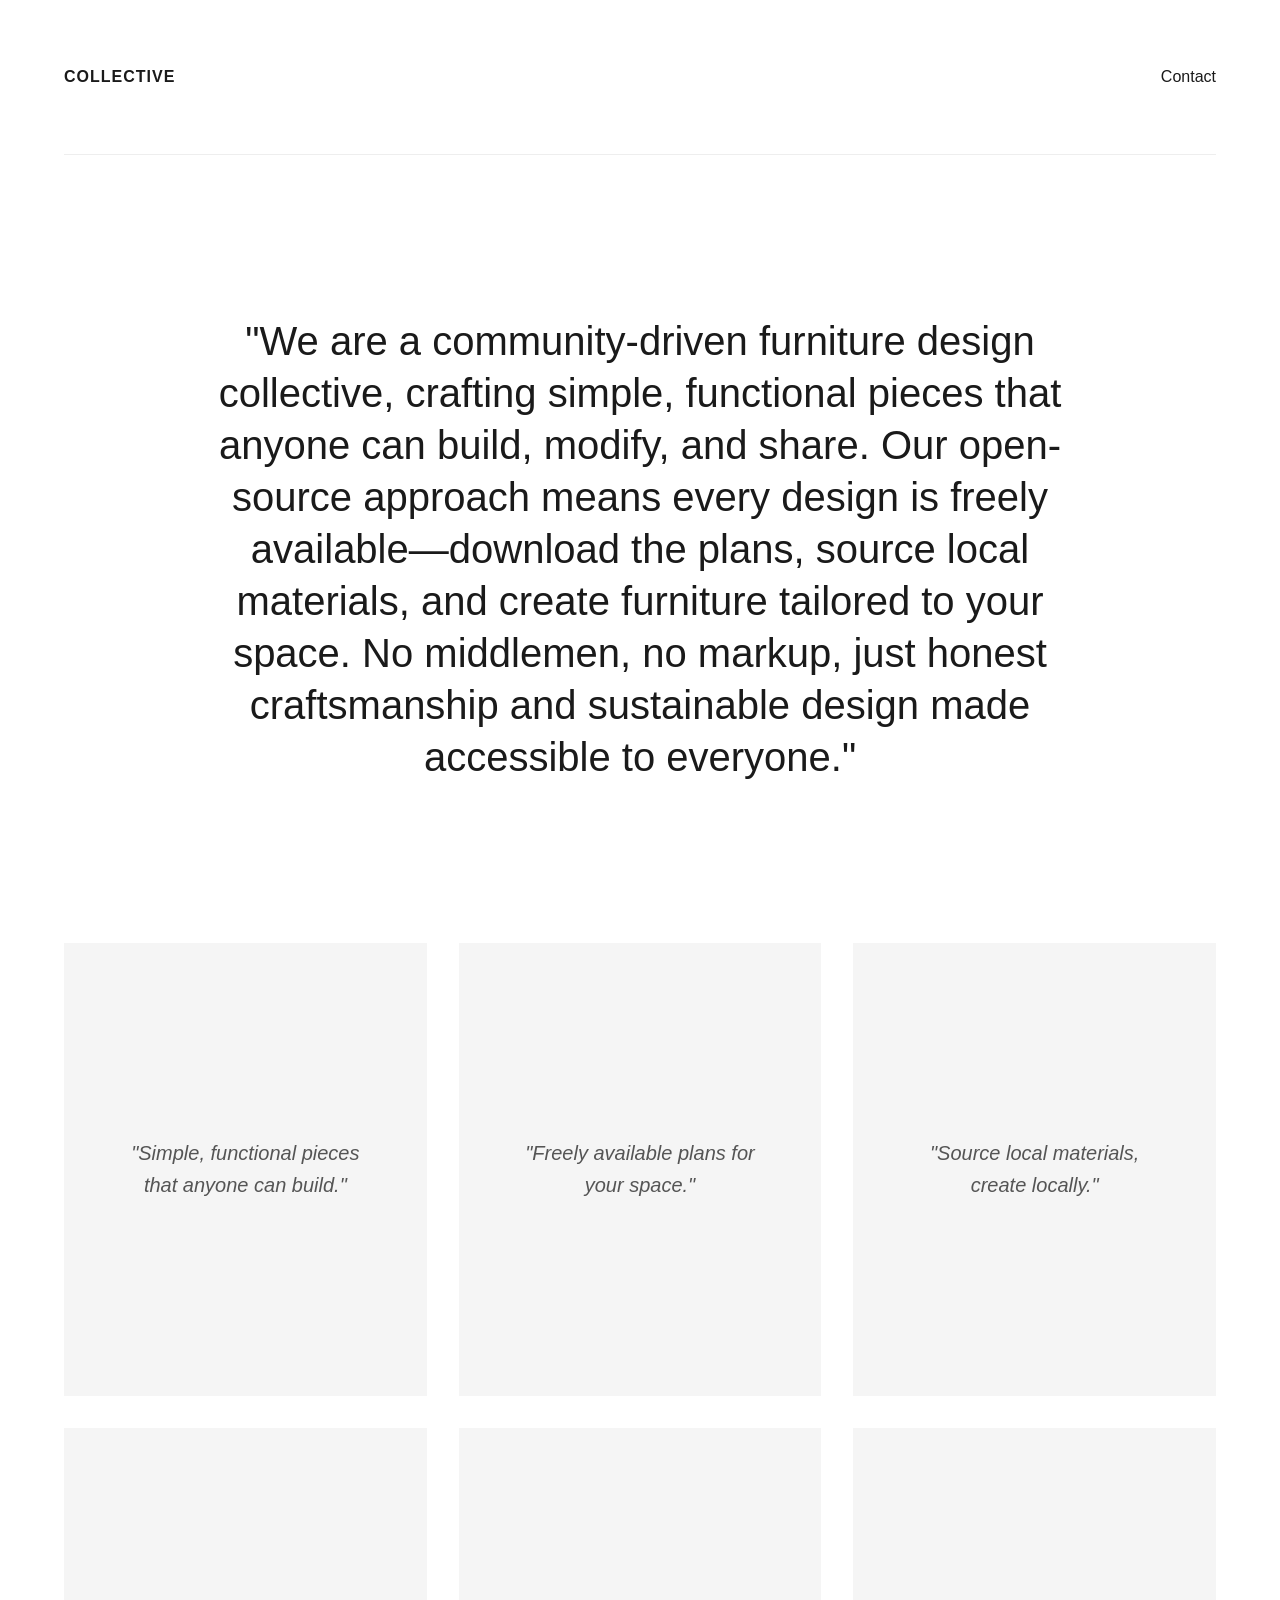
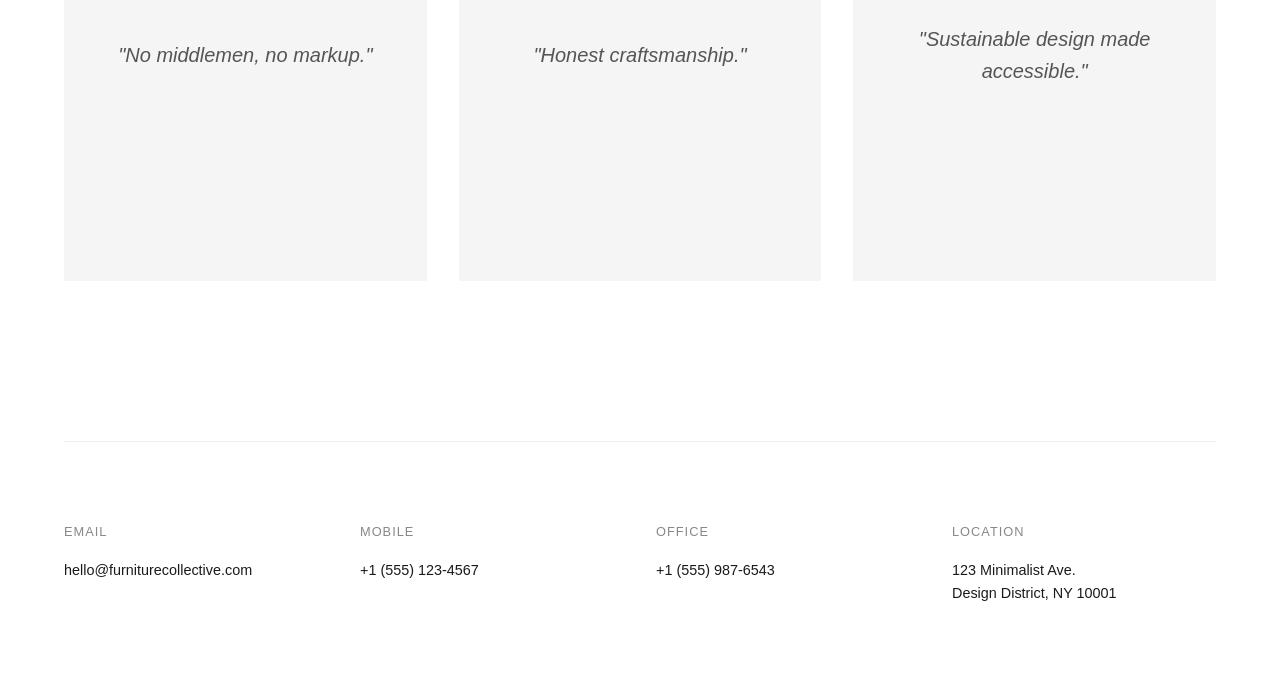
==== index.html @ 02900fa7 "Update index.html" ====
<!DOCTYPE html>
<html lang="en">
<head>
    <meta charset="UTF-8">
    <meta name="viewport" content="width=device-width, initial-scale=1.0">
    <title>Open Source Furniture Collective</title>
<head>
    <meta charset="UTF-8">
    <meta name="viewport" content="width=device-width, initial-scale=1.0">
    <title>Open Source Furniture Collective</title>
    <link rel="stylesheet" href="style.css">
</head>
</head>
<body>

    <div class="container">
        <header>
            <div class="brand">Collective</div>
            <nav>
                <a href="#contact">Contact</a>
            </nav>
        </header>

        <main>
            <section class="hero">
                <h1>
                    "We are a community-driven furniture design collective, crafting simple, functional pieces that anyone can build, modify, and share. Our open-source approach means every design is freely available—download the plans, source local materials, and create furniture tailored to your space. No middlemen, no markup, just honest craftsmanship and sustainable design made accessible to everyone."
                </h1>
            </section>

            <section class="grid">
                <div class="gray-box">
                    <p class="quote">"Simple, functional pieces that anyone can build."</p>
                </div>
                <div class="gray-box">
                    <p class="quote">"Freely available plans for your space."</p>
                </div>
                <div class="gray-box">
                    <p class="quote">"Source local materials, create locally."</p>
                </div>
                <div class="gray-box">
                    <p class="quote">"No middlemen, no markup."</p>
                </div>
                <div class="gray-box">
                    <p class="quote">"Honest craftsmanship."</p>
                </div>
                <div class="gray-box">
                    <p class="quote">"Sustainable design made accessible."</p>
                </div>
            </section>
        </main>

        <footer id="contact">
            <div class="footer-block">
                <h3>Email</h3>
                <p><a href="mailto:hello@furniturecollective.com">hello@furniturecollective.com</a></p>
            </div>
            <div class="footer-block">
                <h3>Mobile</h3>
                <p><a href="tel:+15551234567">+1 (555) 123-4567</a></p>
            </div>
            <div class="footer-block">
                <h3>Office</h3>
                <p><a href="tel:+15559876543">+1 (555) 987-6543</a></p>
            </div>
            <div class="footer-block">
                <h3>Location</h3>
                <p>123 Minimalist Ave.<br>Design District, NY 10001</p>
            </div>
        </footer>
    </div>

</body>
</html>
---- style.css ----
/* CSS Reset & Base Styles */
* {
    box-sizing: border-box;
    margin: 0;
    padding: 0;
}

body {
    font-family: 'Helvetica Neue', Helvetica, Arial, sans-serif;
    background-color: #ffffff;
    color: #1a1a1a;
    line-height: 1.6;
    -webkit-font-smoothing: antialiased;
    -moz-osx-font-smoothing: grayscale;
}

a {
    color: #1a1a1a;
    text-decoration: none;
}

a:hover {
    text-decoration: underline;
}

/* Typography */
h1 {
    font-size: clamp(1.5rem, 4vw, 2.5rem);
    font-weight: 400;
    line-height: 1.3;
    max-width: 900px;
    margin: 0 auto;
}

/* Layout & Spacing */
.container {
    max-width: 1440px;
    margin: 0 auto;
    padding: 0 5%;
}

header {
    padding: 4rem 0;
    border-bottom: 1px solid #eeeeee;
    display: flex;
    justify-content: space-between;
    align-items: center;
}

.brand {
    font-size: 1rem;
    font-weight: 600;
    letter-spacing: 1px;
    text-transform: uppercase;
}

.hero {
    padding: 10rem 0;
    text-align: center;
}

/* Grid for Gray Boxes */
.grid {
    display: grid;
    grid-template-columns: repeat(auto-fit, minmax(300px, 1fr));
    gap: 2rem;
    padding-bottom: 10rem;
}

.gray-box {
    background-color: #f5f5f5;
    aspect-ratio: 4 / 5;
    display: flex;
    align-items: center;
    justify-content: center;
    padding: 3rem;
    transition: background-color 0.3s ease;
}

.gray-box:hover {
    background-color: #ebebeb;
}

.quote {
    font-size: 1.25rem;
    font-weight: 300;
    font-style: italic;
    text-align: center;
    color: #555555;
}

/* Footer & Contact Info */
footer {
    border-top: 1px solid #eeeeee;
    padding: 5rem 0;
    display: grid;
    grid-template-columns: repeat(auto-fit, minmax(200px, 1fr));
    gap: 2rem;
    font-size: 0.9rem;
}

.footer-block h3 {
    font-size: 0.8rem;
    text-transform: uppercase;
    letter-spacing: 1px;
    color: #888888;
    margin-bottom: 1rem;
    font-weight: 500;
}

.footer-block p {
    margin-bottom: 0.5rem;
}

/* Responsive Adjustments */
@media (max-width: 768px) {
    .hero {
        padding: 6rem 0;
    }
    .gray-box {
        aspect-ratio: 1 / 1;
    }
}
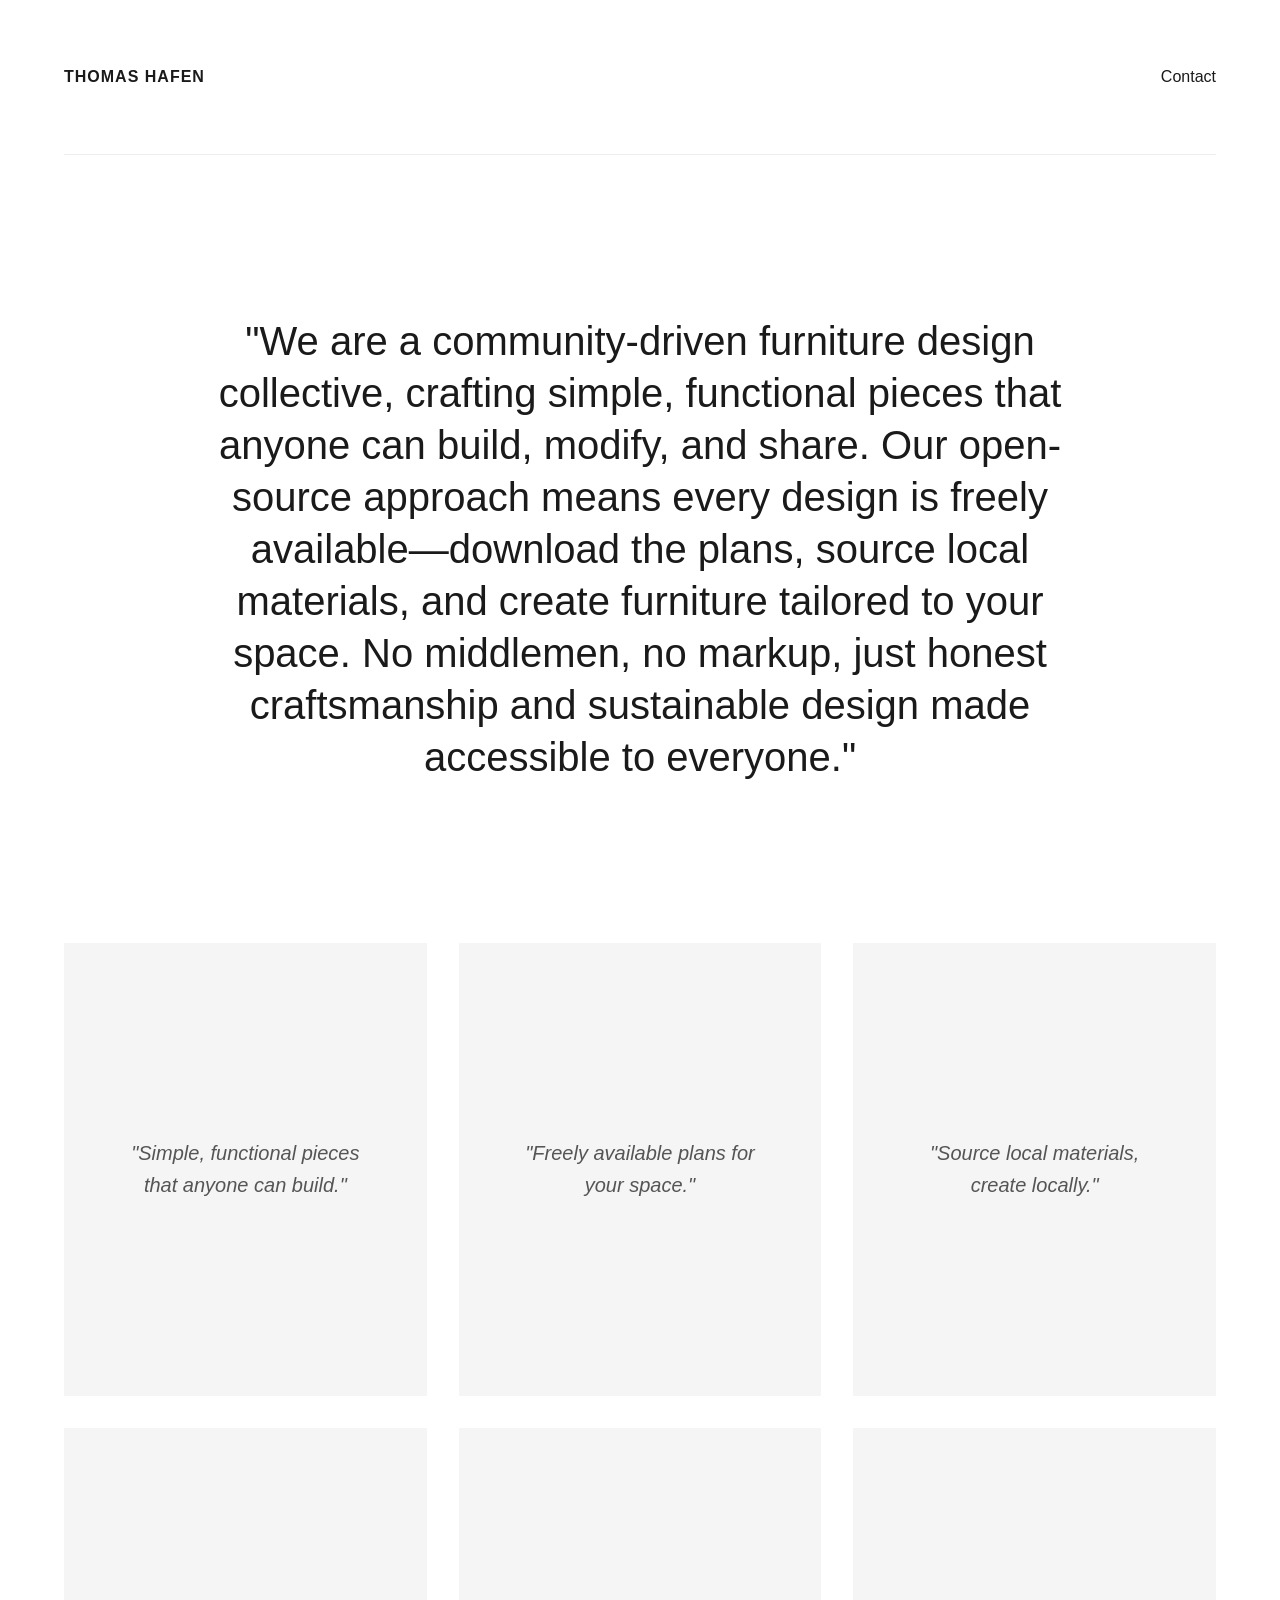
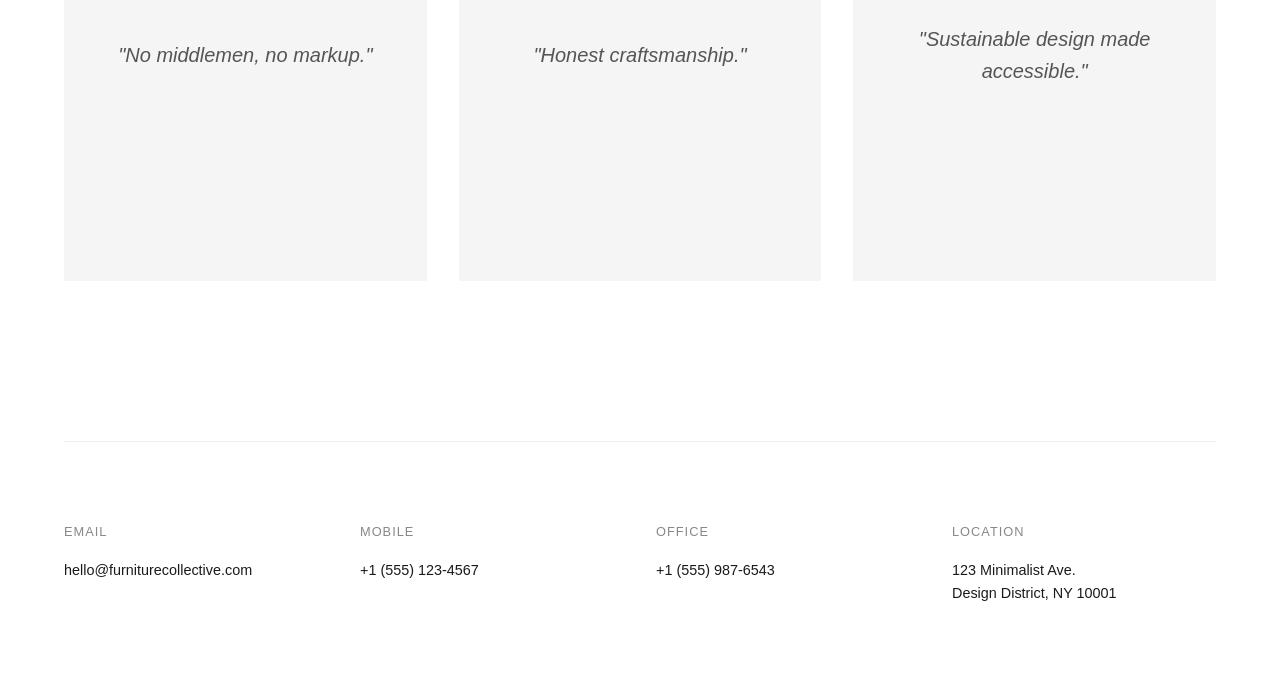
==== commit 9c36f5f5: "Update index.html" ====
--- a/index.html
+++ b/index.html
@@ -15,7 +15,7 @@
 
     <div class="container">
         <header>
-            <div class="brand">Collective</div>
+            <div class="brand">Thomas Hafen</div>
             <nav>
                 <a href="#contact">Contact</a>
             </nav>
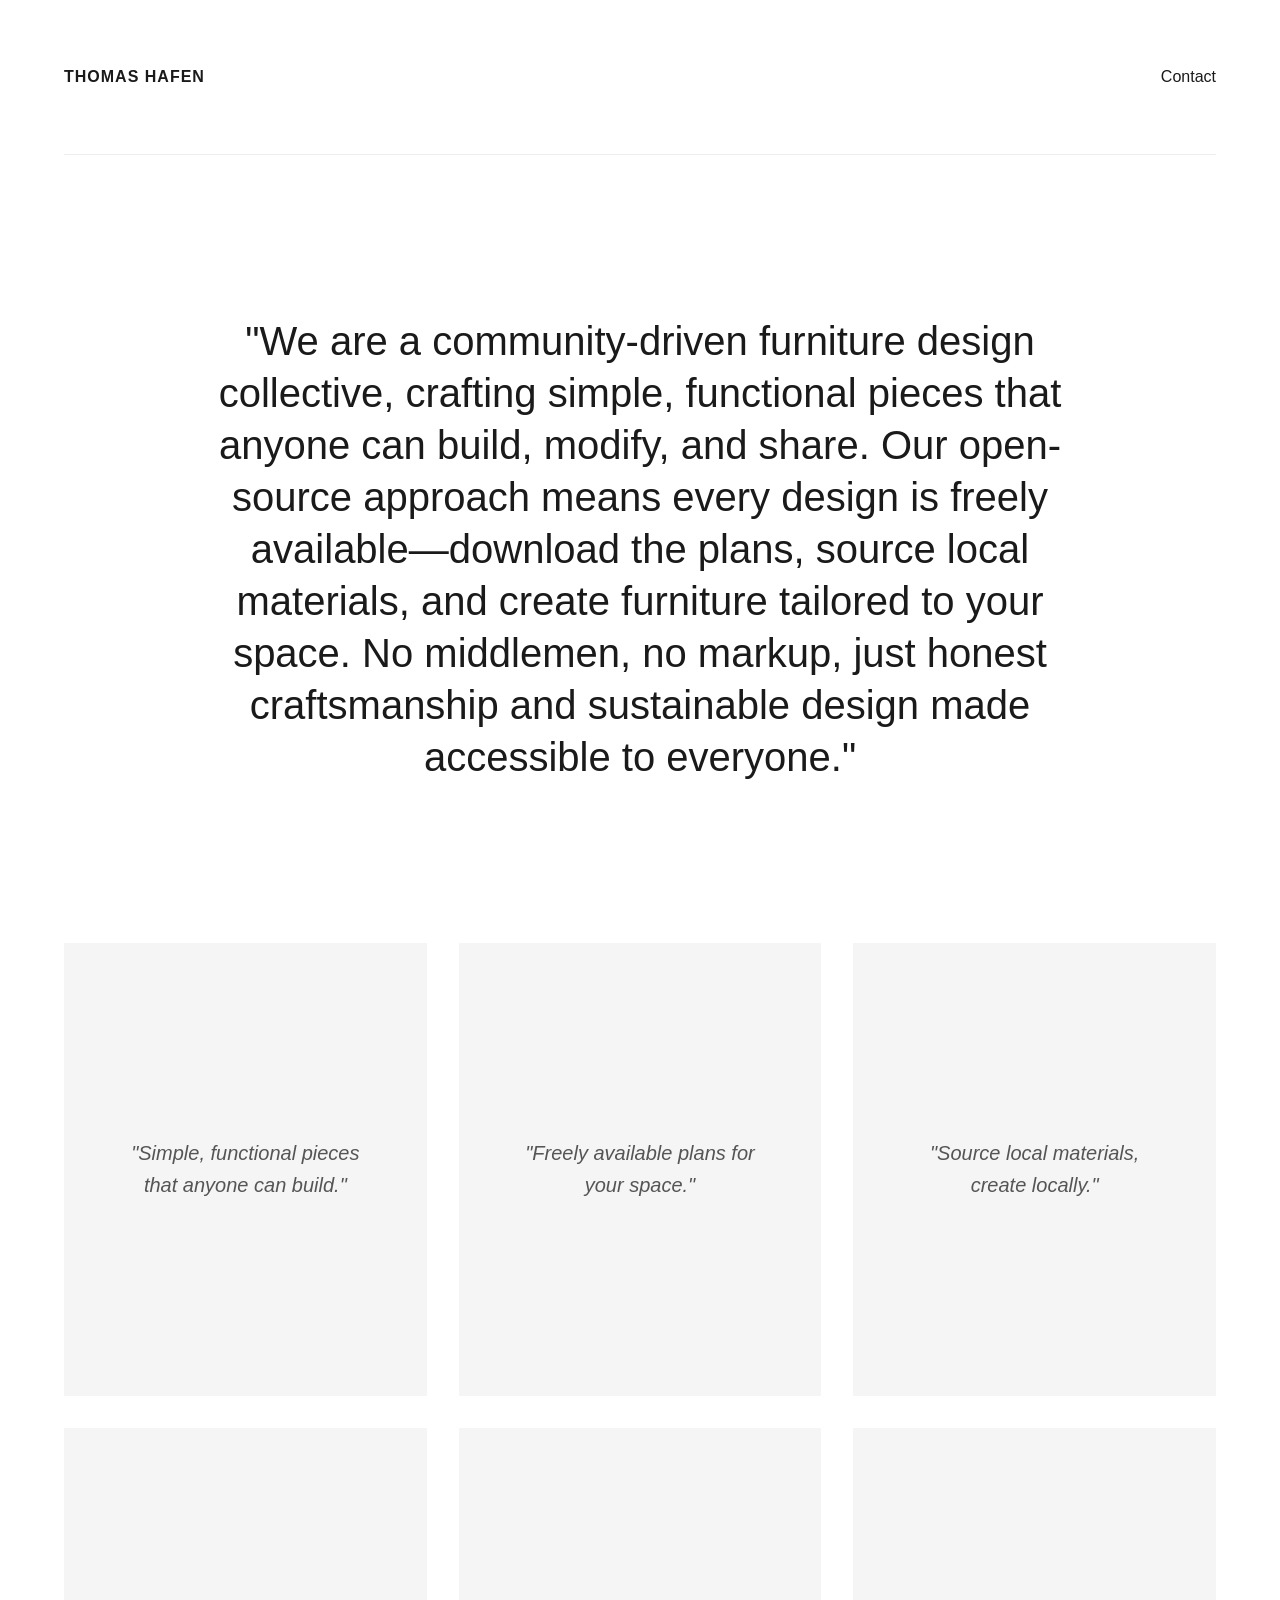
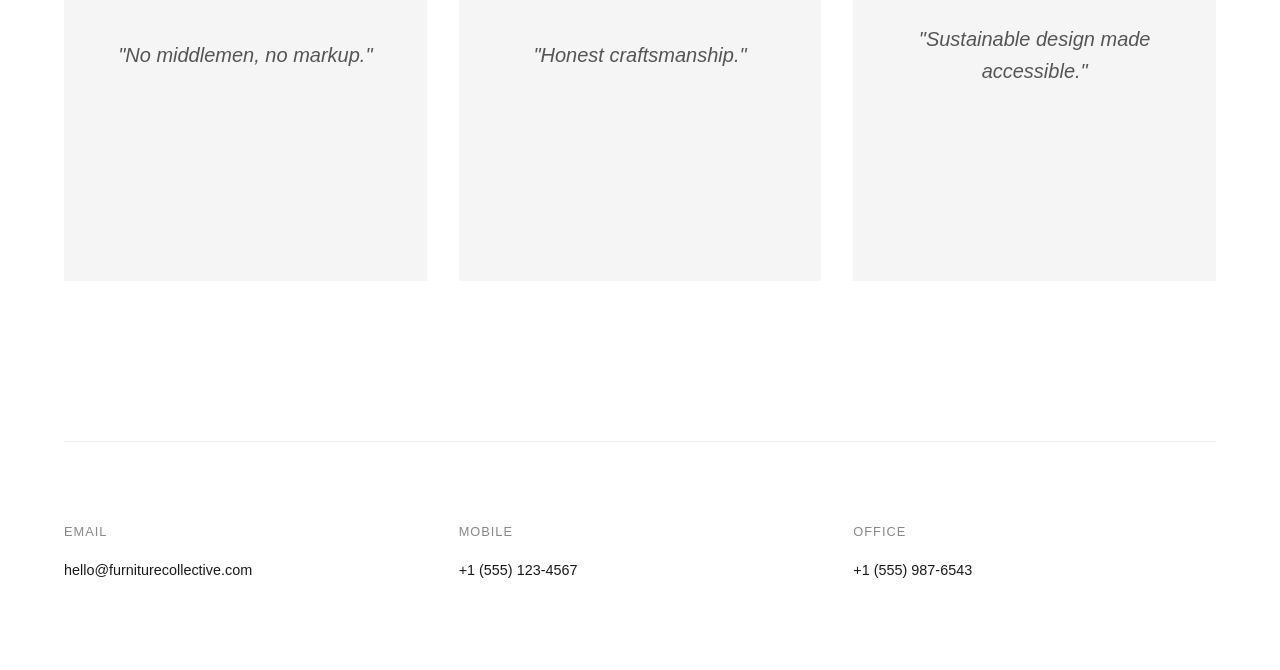
==== commit e09c6ae8: "Update index.html" ====
--- a/index.html
+++ b/index.html
@@ -63,10 +63,6 @@
                 <h3>Office</h3>
                 <p><a href="tel:+15559876543">+1 (555) 987-6543</a></p>
             </div>
-            <div class="footer-block">
-                <h3>Location</h3>
-                <p>123 Minimalist Ave.<br>Design District, NY 10001</p>
-            </div>
         </footer>
     </div>
 
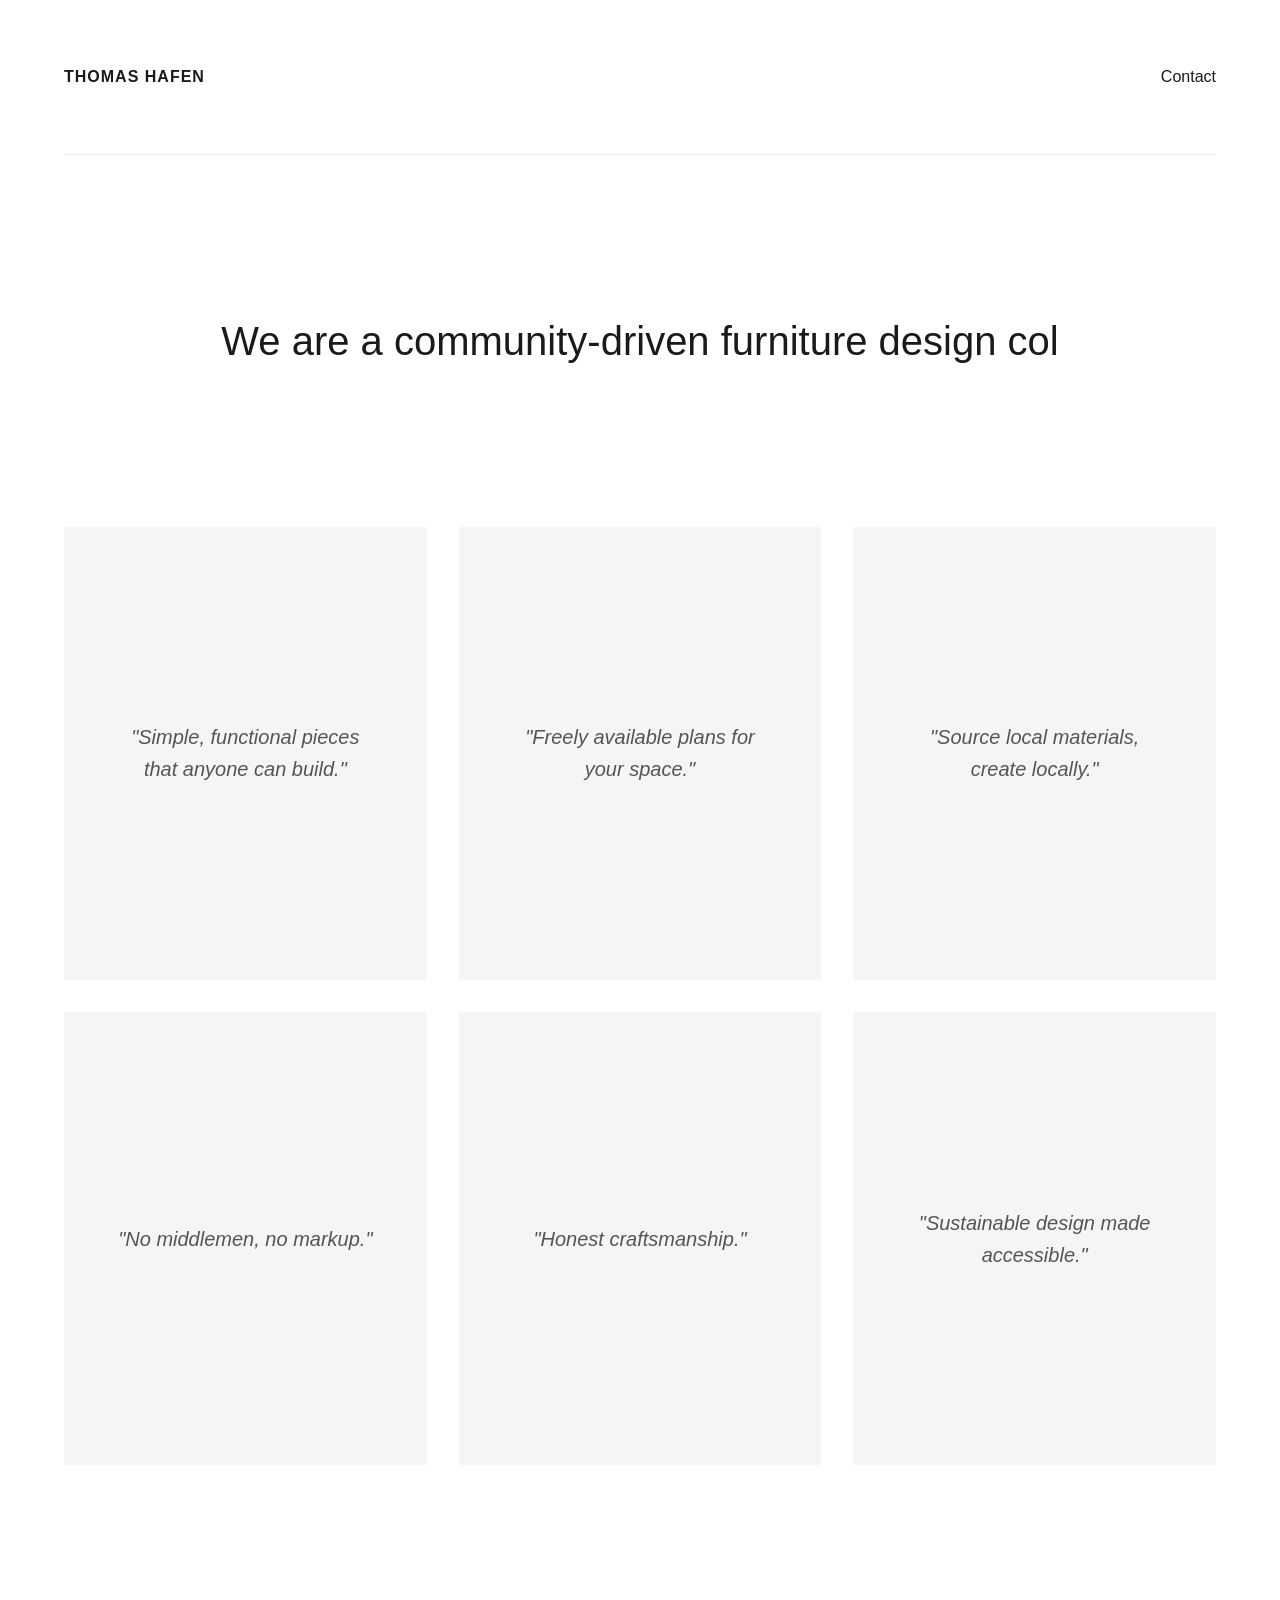
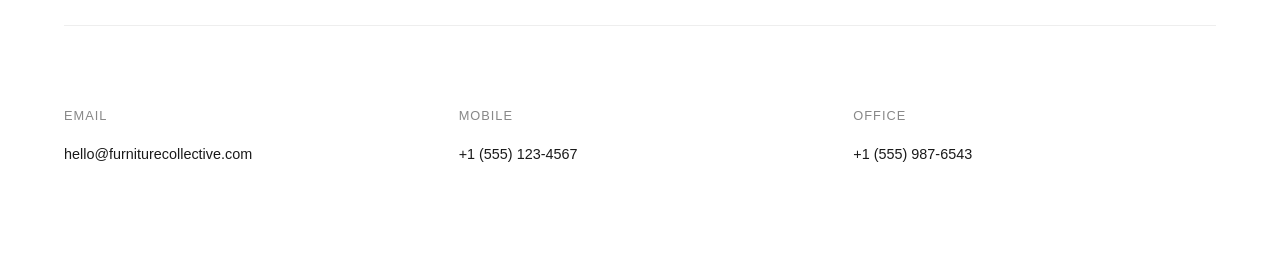
==== commit 23042fbe: "Update index.html" ====
--- a/index.html
+++ b/index.html
@@ -21,12 +21,30 @@
             </nav>
         </header>
 
-        <main>
-            <section class="hero">
-                <h1>
-                    "We are a community-driven furniture design collective, crafting simple, functional pieces that anyone can build, modify, and share. Our open-source approach means every design is freely available—download the plans, source local materials, and create furniture tailored to your space. No middlemen, no markup, just honest craftsmanship and sustainable design made accessible to everyone."
-                </h1>
-            </section>
+       <main>
+    <section class="hero">
+        <h1 id="typing-text"></h1>
+    </section>
+
+    </main>
+
+<script>
+    const text = "We are a community-driven furniture design collective, crafting simple, functional pieces that anyone can build, modify, and share. Our open-source approach means every design is freely available—download the plans, source local materials, and create furniture tailored to your space. No middlemen, no markup, just honest craftsmanship and sustainable design made accessible to everyone.";
+    
+    const speed = 30; // Milliseconds between letters
+    let i = 0;
+
+    function typeWriter() {
+        if (i < text.length) {
+            document.getElementById("typing-text").innerHTML += text.charAt(i);
+            i++;
+            setTimeout(typeWriter, speed);
+        }
+    }
+
+    // Start the animation when the page loads
+    window.onload = typeWriter;
+</script>
 
             <section class="grid">
                 <div class="gray-box">
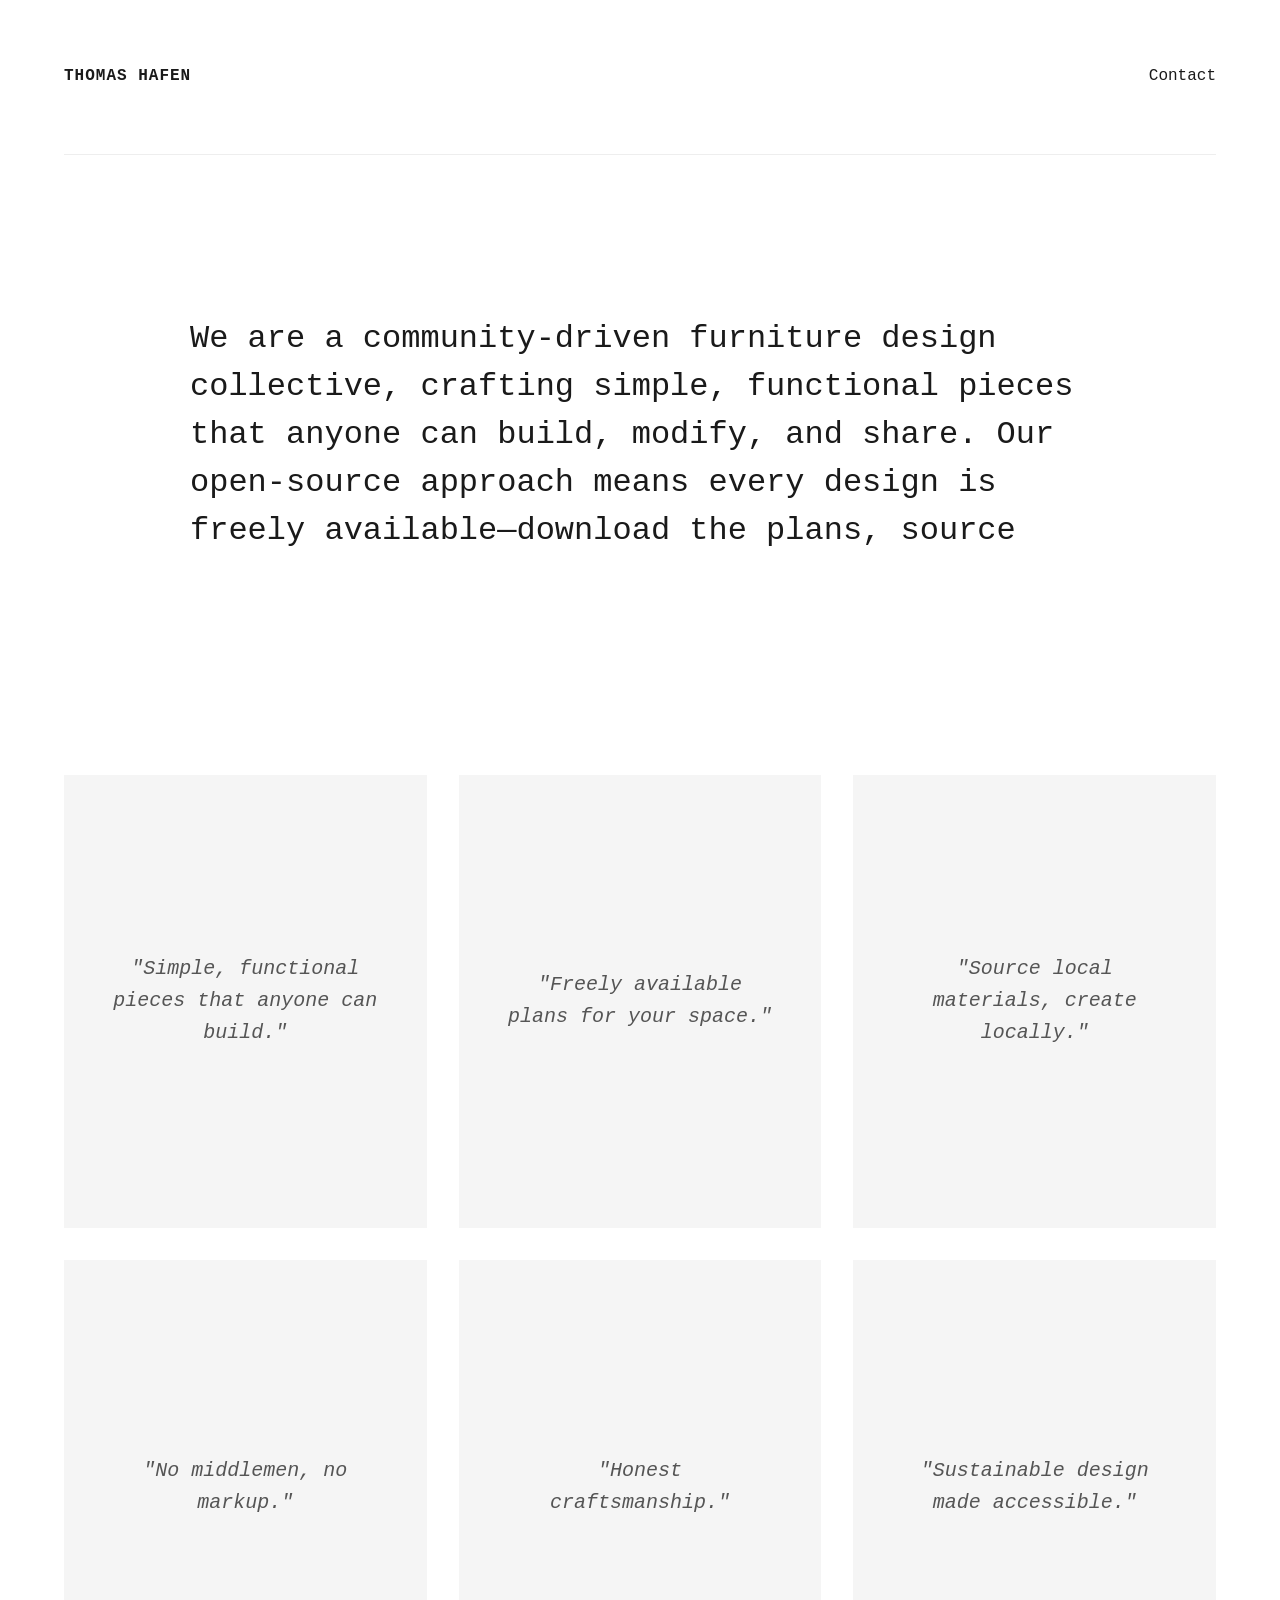
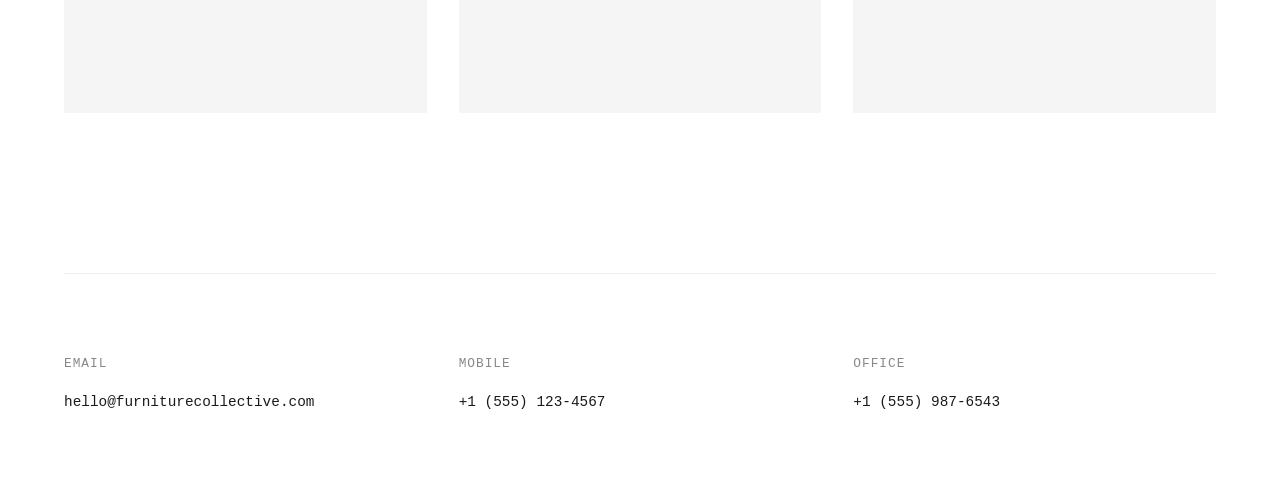
==== commit f8e20048: "Update index.html" ====
--- a/index.html
+++ b/index.html
@@ -31,7 +31,7 @@
 <script>
     const text = "We are a community-driven furniture design collective, crafting simple, functional pieces that anyone can build, modify, and share. Our open-source approach means every design is freely available—download the plans, source local materials, and create furniture tailored to your space. No middlemen, no markup, just honest craftsmanship and sustainable design made accessible to everyone.";
     
-    const speed = 30; // Milliseconds between letters
+    const speed =5; // Milliseconds between letters
     let i = 0;
 
     function typeWriter() {
--- a/style.css
+++ b/style.css
@@ -6,12 +6,11 @@
 }
 
 body {
-    font-family: 'Helvetica Neue', Helvetica, Arial, sans-serif;
+    /* Updated to Consolas */
+    font-family: 'Consolas', 'Monaco', 'Lucida Console', 'Courier New', monospace;
     background-color: #ffffff;
     color: #1a1a1a;
     line-height: 1.6;
-    -webkit-font-smoothing: antialiased;
-    -moz-osx-font-smoothing: grayscale;
 }
 
 a {
@@ -25,11 +24,13 @@
 
 /* Typography */
 h1 {
-    font-size: clamp(1.5rem, 4vw, 2.5rem);
+    font-size: clamp(1.2rem, 3vw, 2rem); /* Slightly smaller for monospaced font */
     font-weight: 400;
-    line-height: 1.3;
+    line-height: 1.5;
     max-width: 900px;
     margin: 0 auto;
+    text-align: left; /* Typing looks better left-aligned */
+    min-height: 300px; /* Prevents layout jump while typing */
 }
 
 /* Layout & Spacing */
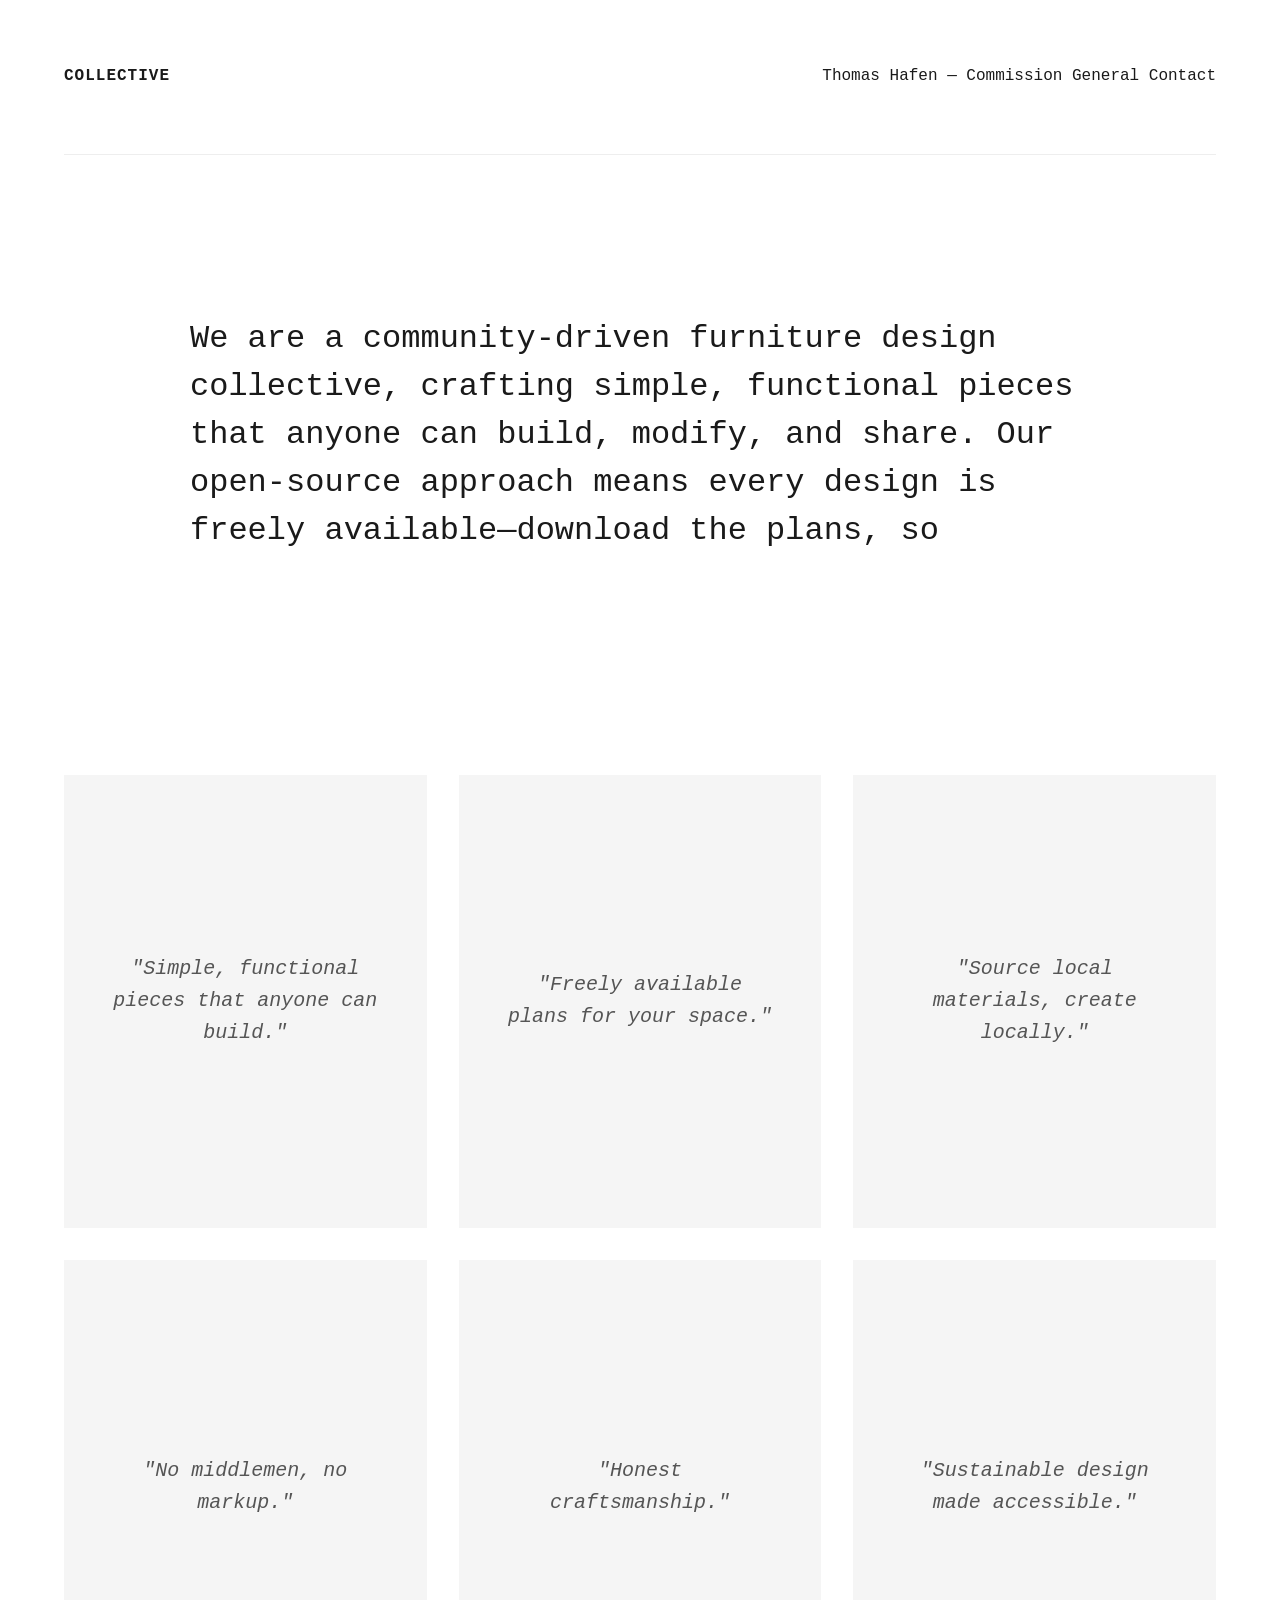
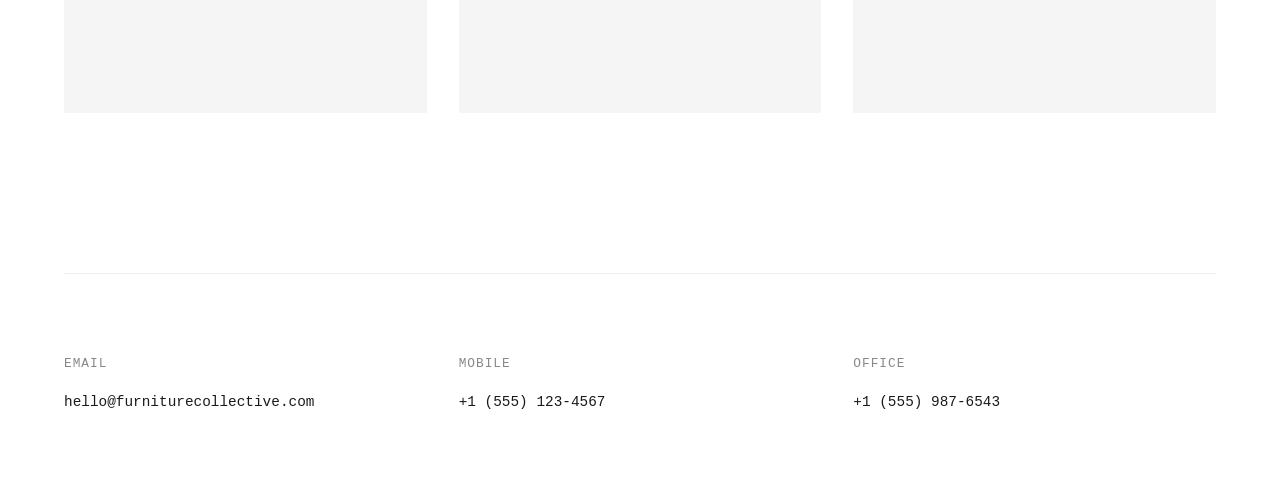
==== commit 49fc11f6: "Update index.html" ====
--- a/index.html
+++ b/index.html
@@ -15,11 +15,12 @@
 
     <div class="container">
         <header>
-            <div class="brand">Thomas Hafen</div>
-            <nav>
-                <a href="#contact">Contact</a>
-            </nav>
-        </header>
+    <div class="brand">Collective</div>
+    <nav>
+        <a href="contact-thomas.html" class="cta-button">Thomas Hafen — Commission</a>
+        <a href="#contact">General Contact</a>
+    </nav>
+</header>
 
        <main>
     <section class="hero">
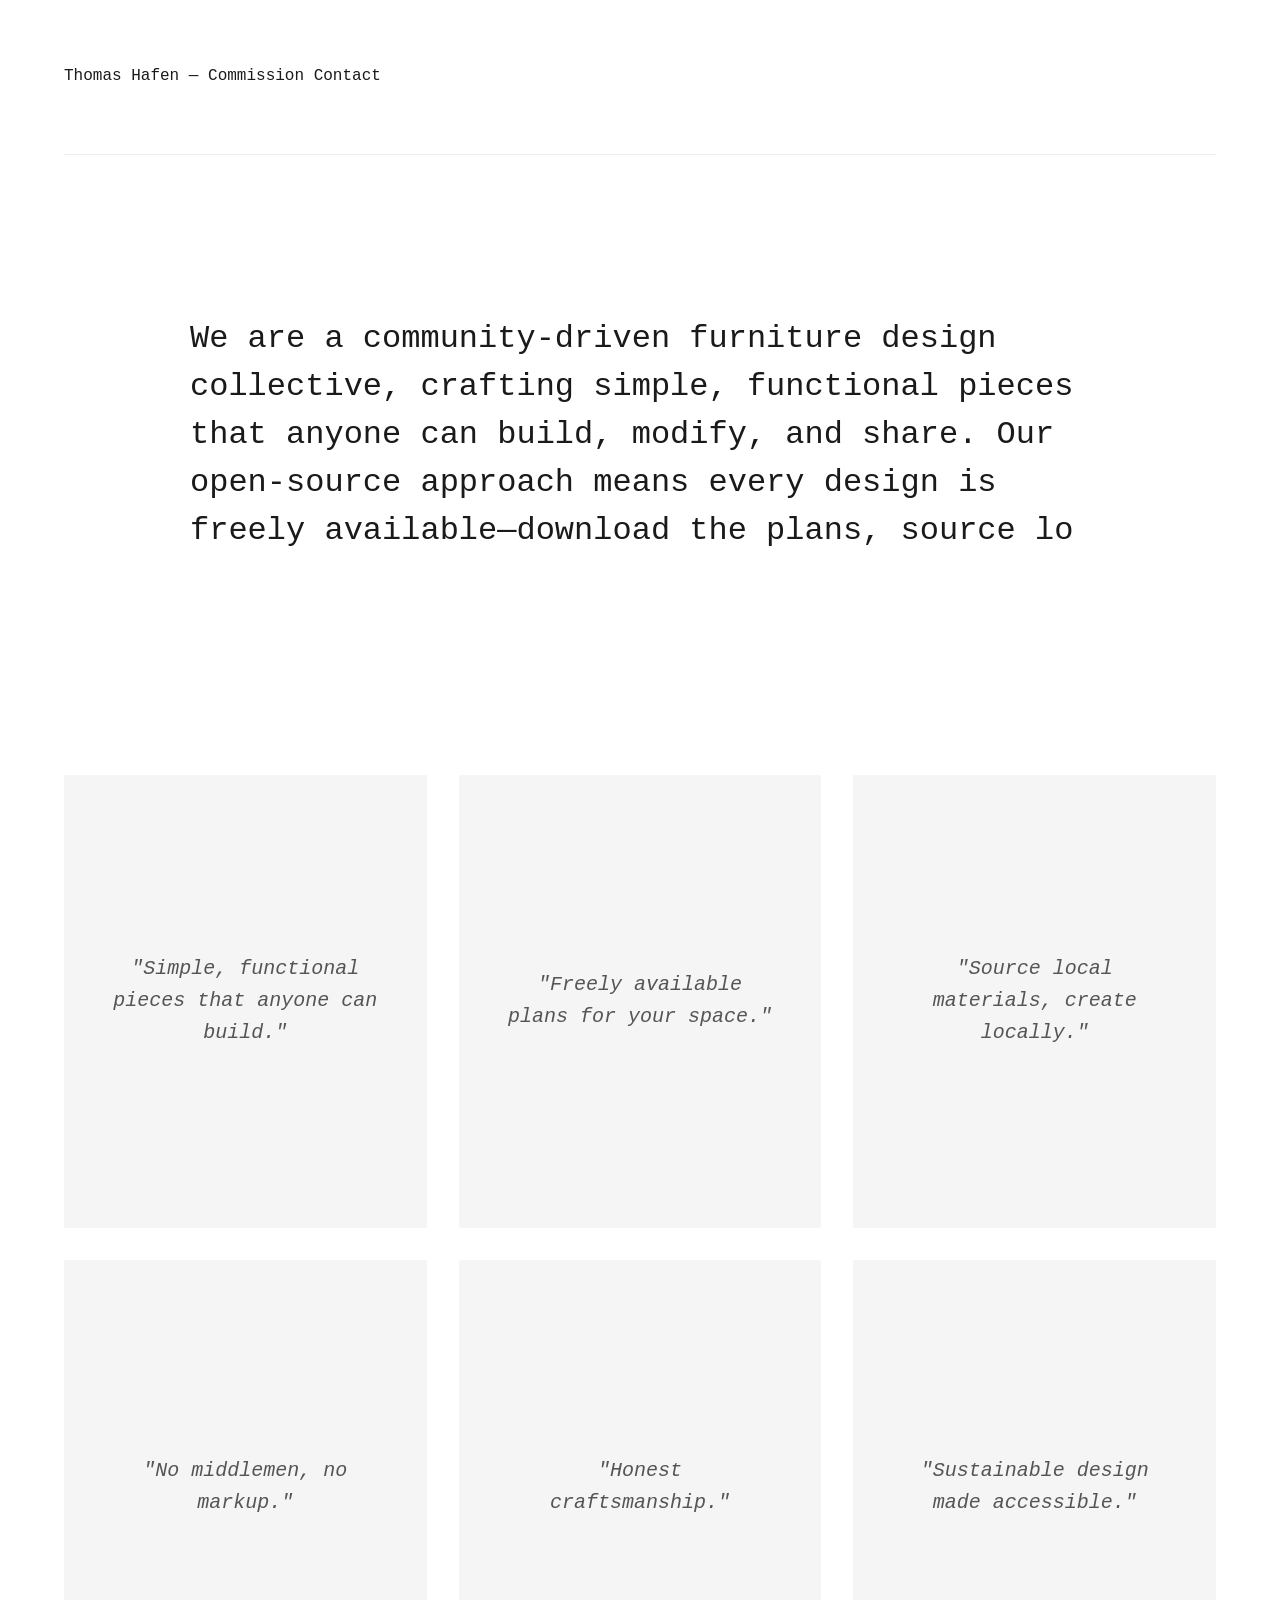
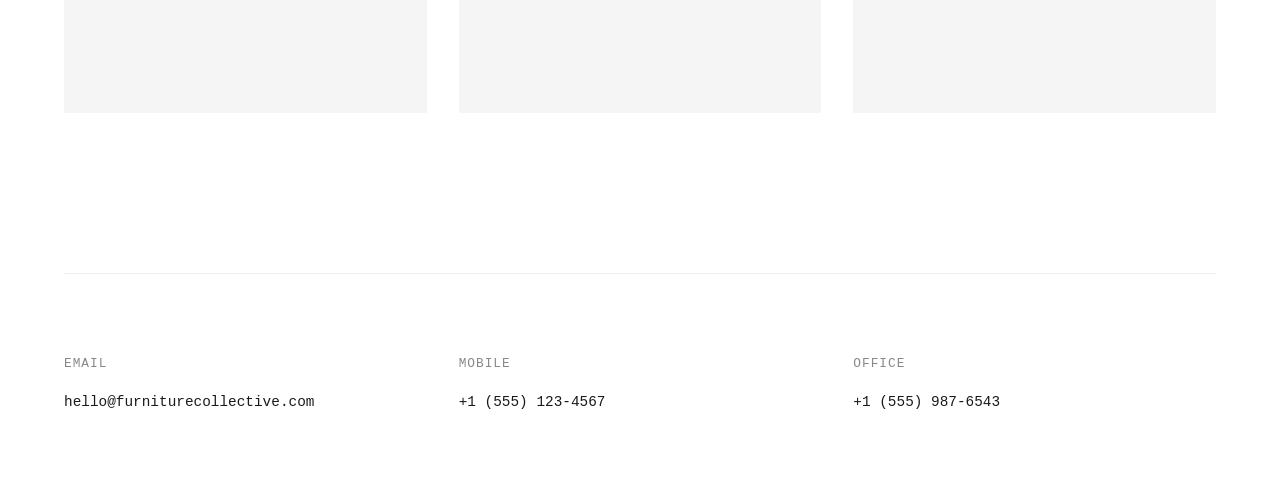
==== commit 1835c8e7: "Update index.html" ====
--- a/index.html
+++ b/index.html
@@ -15,12 +15,11 @@
 
     <div class="container">
         <header>
-    <div class="brand">Collective</div>
-    <nav>
-        <a href="contact-thomas.html" class="cta-button">Thomas Hafen — Commission</a>
-        <a href="#contact">General Contact</a>
-    </nav>
-</header>
+            <nav>
+                <a href="contact-thomas.html" class="cta-button">Thomas Hafen — Commission</a>
+                <a href="#contact">Contact</a>
+            </nav>
+        </header>
 
        <main>
     <section class="hero">
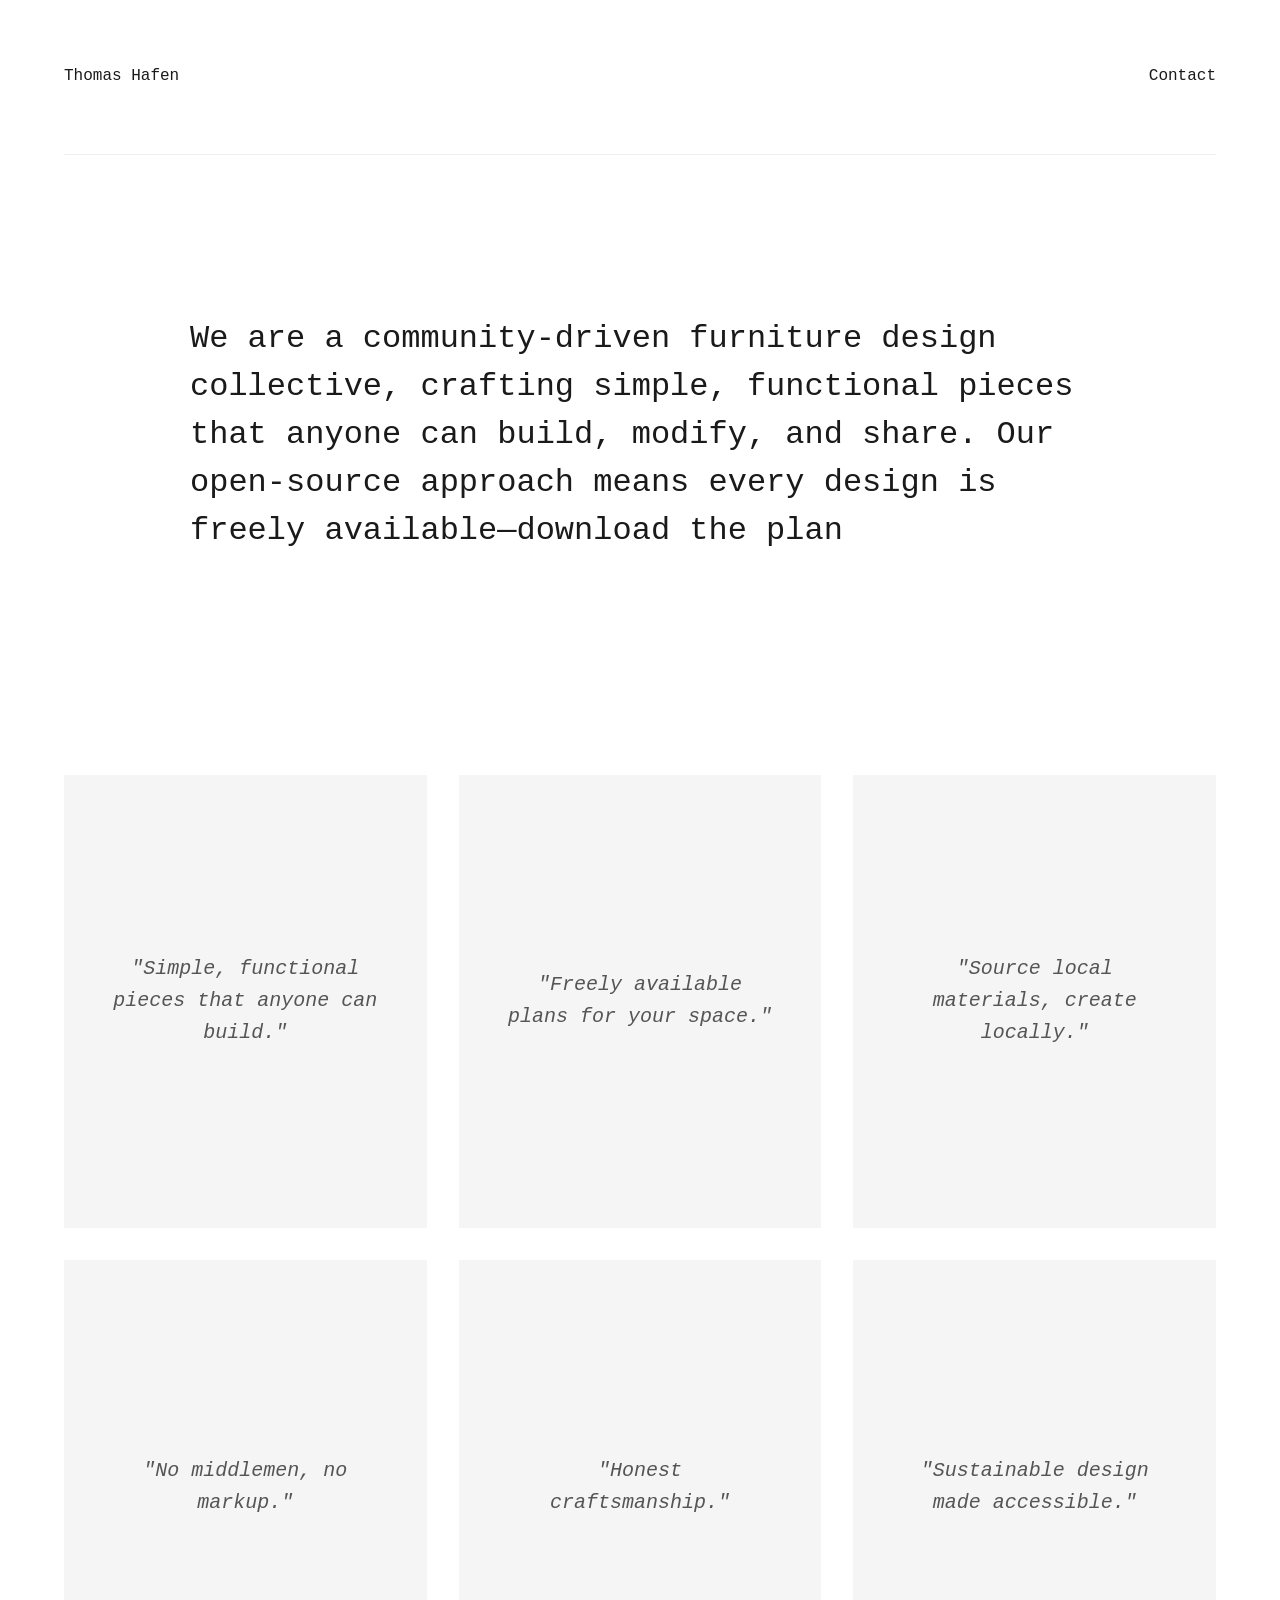
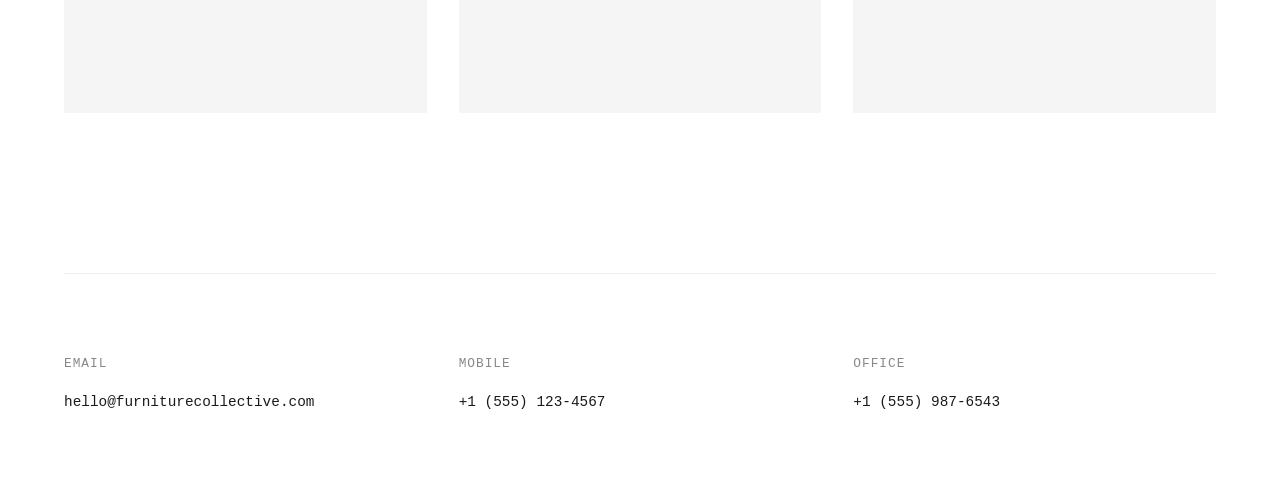
==== commit 863c5b5b: "Update index.html" ====
--- a/index.html
+++ b/index.html
@@ -15,8 +15,8 @@
 
     <div class="container">
         <header>
+            <a href="contact-thomas.html" class="cta-button">Thomas Hafen</a>
             <nav>
-                <a href="contact-thomas.html" class="cta-button">Thomas Hafen — Commission</a>
                 <a href="#contact">Contact</a>
             </nav>
         </header>
